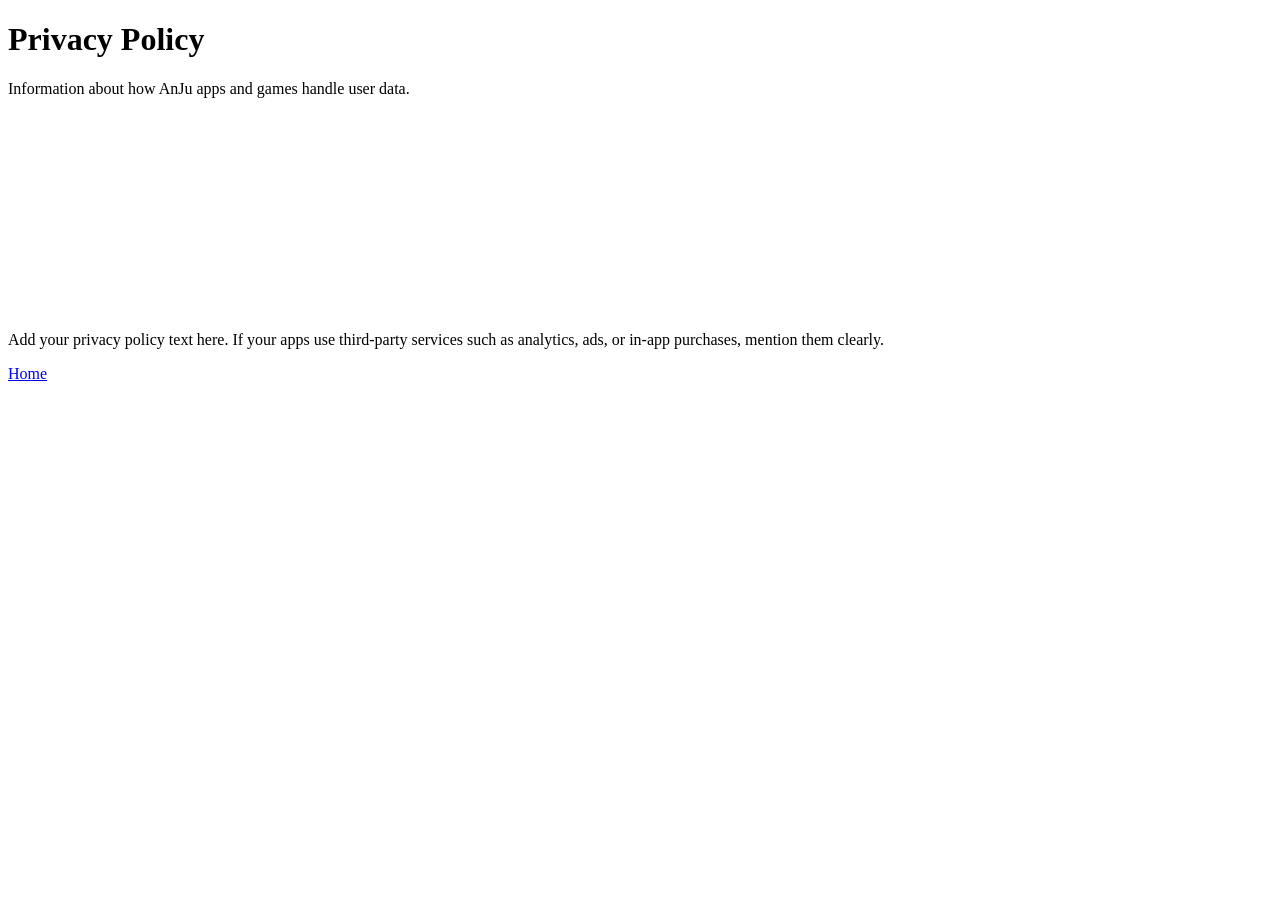
==== privacy.html @ 969df5a2 "Create privacy.html" ====
<!DOCTYPE html>
<html lang="en">
<head>
  <meta charset="UTF-8">
  <meta name="viewport" content="width=device-width, initial-scale=1.0">
  <title>Privacy Policy — AnJu</title>
  <meta name="description" content="Privacy Policy for AnJu apps and games.">
  <link rel="stylesheet" href="style.css">
</head>
<body>
  <main class="site">
    <header class="hero" style="min-height: 30vh; padding-bottom: 24px;">
      <h1>Privacy Policy</h1>
      <p class="tagline">Information about how AnJu apps and games handle user data.</p>
    </header>

    <section class="section intro">
      <p>
        Add your privacy policy text here. If your apps use third-party services such as analytics,
        ads, or in-app purchases, mention them clearly.
      </p>
    </section>

    <footer class="footer">
      <a href="index.html">Home</a>
    </footer>
  </main>
</body>
</html>
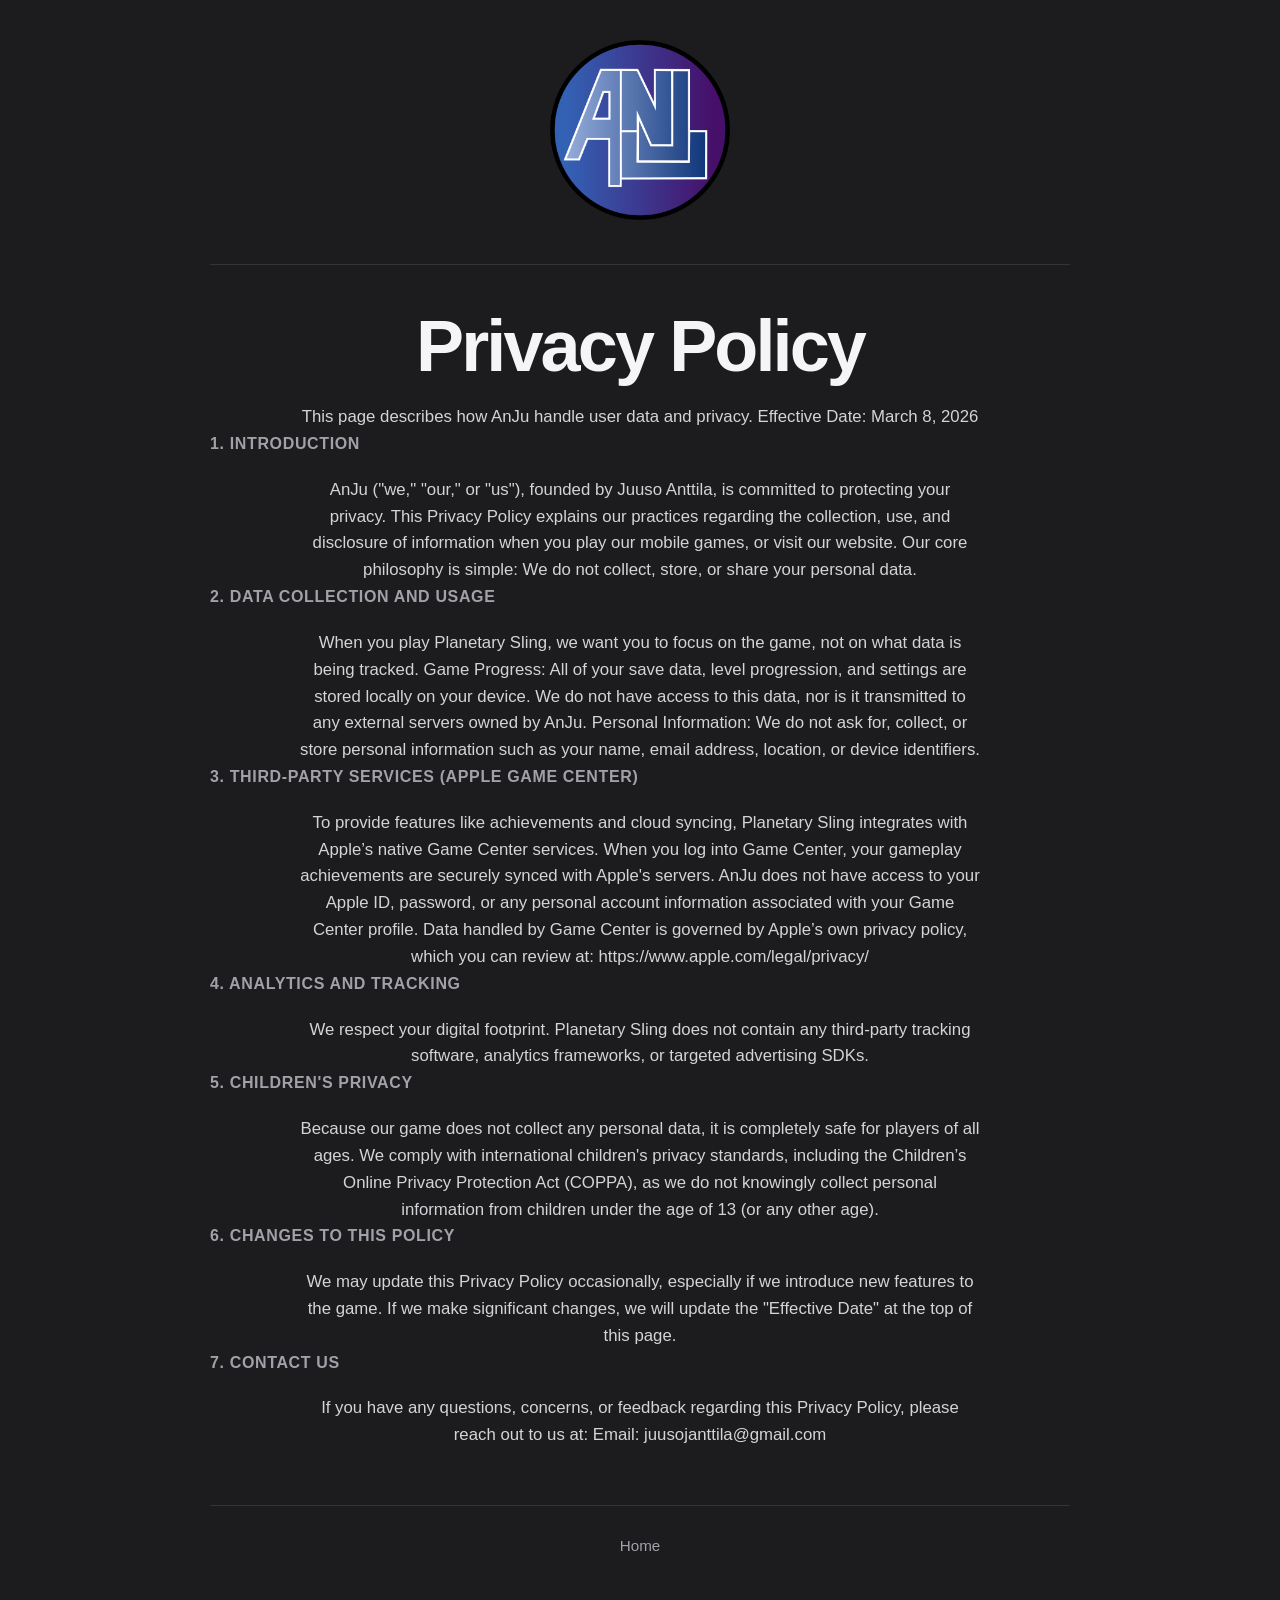
==== commit 6ecc24e0: "Update privacy.html" ====
--- a/privacy.html
+++ b/privacy.html
@@ -3,27 +3,70 @@
 <head>
   <meta charset="UTF-8">
   <meta name="viewport" content="width=device-width, initial-scale=1.0">
-  <title>Privacy Policy — AnJu</title>
+  <title>Privacy Policy</title>
   <meta name="description" content="Privacy Policy for AnJu apps and games.">
   <link rel="stylesheet" href="style.css">
 </head>
+
 <body>
-  <main class="site">
-    <header class="hero" style="min-height: 30vh; padding-bottom: 24px;">
-      <h1>Privacy Policy</h1>
-      <p class="tagline">Information about how AnJu apps and games handle user data.</p>
-    </header>
 
-    <section class="section intro">
-      <p>
-        Add your privacy policy text here. If your apps use third-party services such as analytics,
-        ads, or in-app purchases, mention them clearly.
-      </p>
-    </section>
+<main class="site">
 
-    <footer class="footer">
-      <a href="index.html">Home</a>
-    </footer>
-  </main>
+  <header class="hero">
+    <img src="images/logo.png" alt="AnJu logo" class="logo">
+  </header>
+
+  <section class="section intro">
+    <h1>Privacy Policy</h1>
+
+    <p>
+      This page describes how AnJu handle user data and privacy.
+      Effective Date: March 8, 2026
+    </p>
+
+    <p>
+      <h2>1. Introduction</h2>
+<p>AnJu ("we," "our," or "us"), founded by Juuso Anttila, is committed to protecting your privacy. This Privacy Policy explains our practices regarding the collection, use, and disclosure of information when you play our mobile games, or visit our website.
+
+Our core philosophy is simple: We do not collect, store, or share your personal data.</p>
+      
+      <h2>2. Data Collection and Usage</h2>
+<p>When you play Planetary Sling, we want you to focus on the game, not on what data is being tracked.
+
+Game Progress: All of your save data, level progression, and settings are stored locally on your device. We do not have access to this data, nor is it transmitted to any external servers owned by AnJu.
+
+Personal Information: We do not ask for, collect, or store personal information such as your name, email address, location, or device identifiers.</p>
+
+      <h2>3. Third-Party Services (Apple Game Center)</h2>
+<p>To provide features like achievements and cloud syncing, Planetary Sling integrates with Apple’s native Game Center services.
+
+When you log into Game Center, your gameplay achievements are securely synced with Apple's servers.
+
+AnJu does not have access to your Apple ID, password, or any personal account information associated with your Game Center profile.
+
+Data handled by Game Center is governed by Apple’s own privacy policy, which you can review at: https://www.apple.com/legal/privacy/</p>
+
+      <h2>4. Analytics and Tracking</h2>
+<p>We respect your digital footprint. Planetary Sling does not contain any third-party tracking software, analytics frameworks, or targeted advertising SDKs.</p>
+
+      <h2>5. Children's Privacy</h2>
+<p>Because our game does not collect any personal data, it is completely safe for players of all ages. We comply with international children's privacy standards, including the Children’s Online Privacy Protection Act (COPPA), as we do not knowingly collect personal information from children under the age of 13 (or any other age).</p>
+
+      <h2>6. Changes to This Policy</h2>
+<p>We may update this Privacy Policy occasionally, especially if we introduce new features to the game. If we make significant changes, we will update the "Effective Date" at the top of this page.</p>
+
+      <h2>7. Contact Us</h2>
+<p>If you have any questions, concerns, or feedback regarding this Privacy Policy, please reach out to us at:
+Email: juusojanttila@gmail.com
+    </p>
+
+  </section>
+
+  <footer class="footer">
+    <a href="index.html">Home</a>
+  </footer>
+
+</main>
+
 </body>
 </html>
--- a/style.css
+++ b/style.css
@@ -0,0 +1,189 @@
+:root {
+  --bg: #1c1c1e;
+  --surface: #242427;
+  --text: #f5f5f7;
+  --muted: #a1a1aa;
+  --line: #34343a;
+  --max-width: 860px;
+  --radius: 18px;
+}
+
+* {
+  box-sizing: border-box;
+}
+
+html {
+  scroll-behavior: smooth;
+}
+
+body {
+  margin: 0;
+  background: var(--bg);
+  color: var(--text);
+  font-family: Arial, Helvetica, sans-serif;
+  line-height: 1.6;
+  -webkit-font-smoothing: antialiased;
+  text-rendering: optimizeLegibility;
+}
+
+img {
+  max-width: 100%;
+  display: block;
+}
+
+a {
+  color: var(--text);
+  text-decoration: none;
+}
+
+a:hover {
+  opacity: 0.8;
+}
+
+.site {
+  width: min(var(--max-width), calc(100% - 32px));
+  margin: 0 auto;
+}
+
+.hero {
+  display: flex;
+  flex-direction: column;
+  align-items: center;
+  text-align: center;
+  padding: 40px 0 20px;
+}
+
+.logo {
+  width: 180px;
+  height: auto;
+  margin-bottom: 24px;
+}
+
+h1 {
+  margin: 0;
+  font-size: clamp(2.5rem, 6vw, 4.5rem);
+  font-weight: 700;
+  letter-spacing: -0.04em;
+}
+
+.section h1 {
+  text-align: center;
+}
+
+.tagline {
+  margin: 14px 0 0;
+  font-size: 1.05rem;
+  color: var(--muted);
+  max-width: 560px;
+}
+
+.section {
+  padding: 24px 0 56px;
+}
+
+.intro {
+  border-top: 1px solid var(--line);
+}
+
+.intro p {
+  margin: 0 auto;
+  max-width: 680px;
+  font-size: 1.05rem;
+  color: #d4d4d8;
+  text-align: center;
+}
+
+h2 {
+  margin: 0 0 20px;
+  font-size: 1rem;
+  font-weight: 700;
+  letter-spacing: 0.04em;
+  text-transform: uppercase;
+  color: var(--muted);
+}
+
+.project-card {
+  display: flex;
+  gap: 24px;
+  align-items: center;
+  background: var(--surface);
+  border: 1px solid var(--line);
+  border-radius: var(--radius);
+  padding: 20px;
+}
+
+.project-image {
+  width: 260px;
+  height: 150px;
+  object-fit: cover;
+  border-radius: 10px;
+  flex-shrink: 0;
+}
+
+.project-text {
+  flex: 1;
+}
+
+.project-text h3 {
+  margin: 0 0 8px;
+  font-size: 1.2rem;
+  letter-spacing: -0.02em;
+}
+
+.project-text p {
+  margin: 0;
+  color: var(--muted);
+}
+
+.footer {
+  display: flex;
+  justify-content: center;
+  align-items: center;
+  gap: 14px;
+  padding: 28px 0 56px;
+  border-top: 1px solid var(--line);
+  color: var(--muted);
+  font-size: 0.95rem;
+}
+
+.footer a {
+  color: var(--muted);
+}
+
+.footer-divider {
+  color: #666;
+}
+
+@media (max-width: 640px) {
+  .hero {
+    min-height: 44vh;
+    padding: 56px 0 36px;
+  }
+
+  .logo {
+    width: 88px;
+  }
+
+  .project-text {
+    padding: 18px;
+  }
+
+  .footer {
+    flex-wrap: wrap;
+    gap: 10px;
+  }
+}
+
+@media (max-width: 640px) {
+
+  .project-card {
+    flex-direction: column;
+    text-align: center;
+  }
+
+  .project-image {
+    width: 100%;
+    height: auto;
+  }
+
+}
